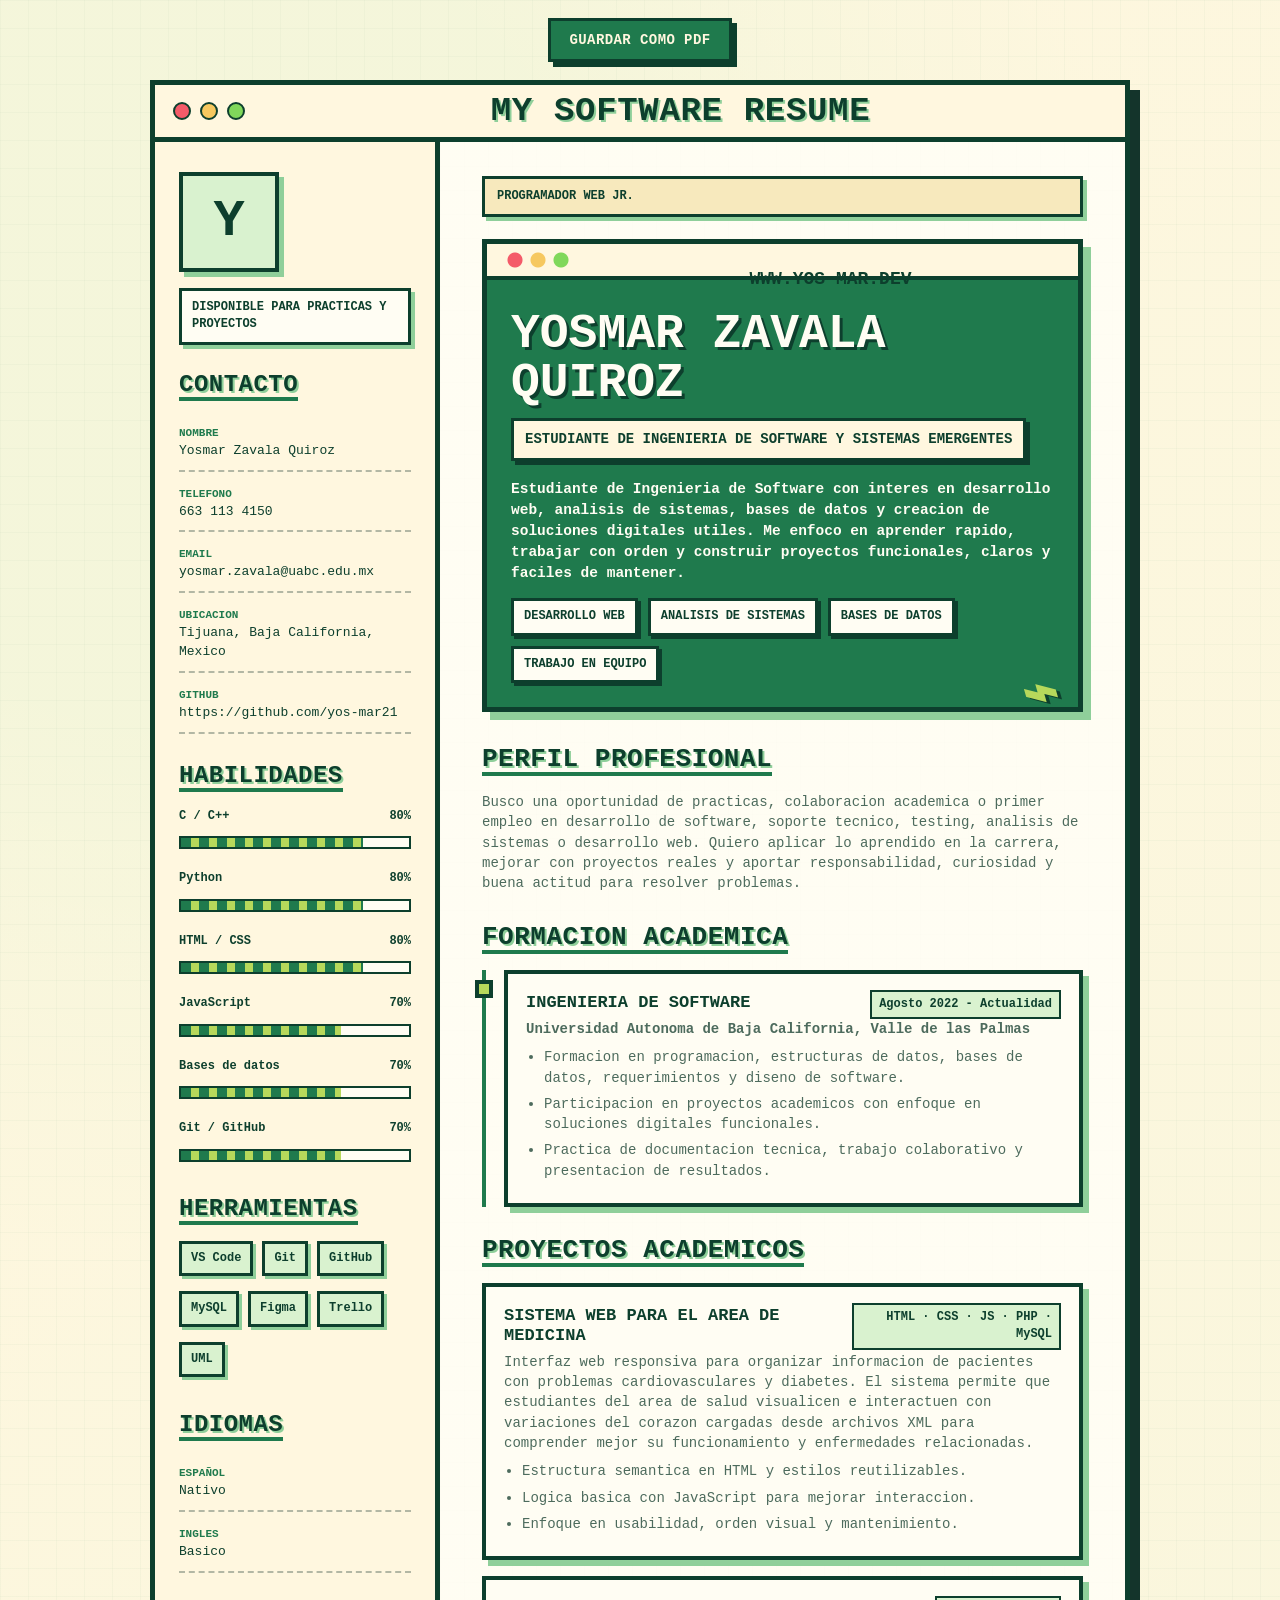
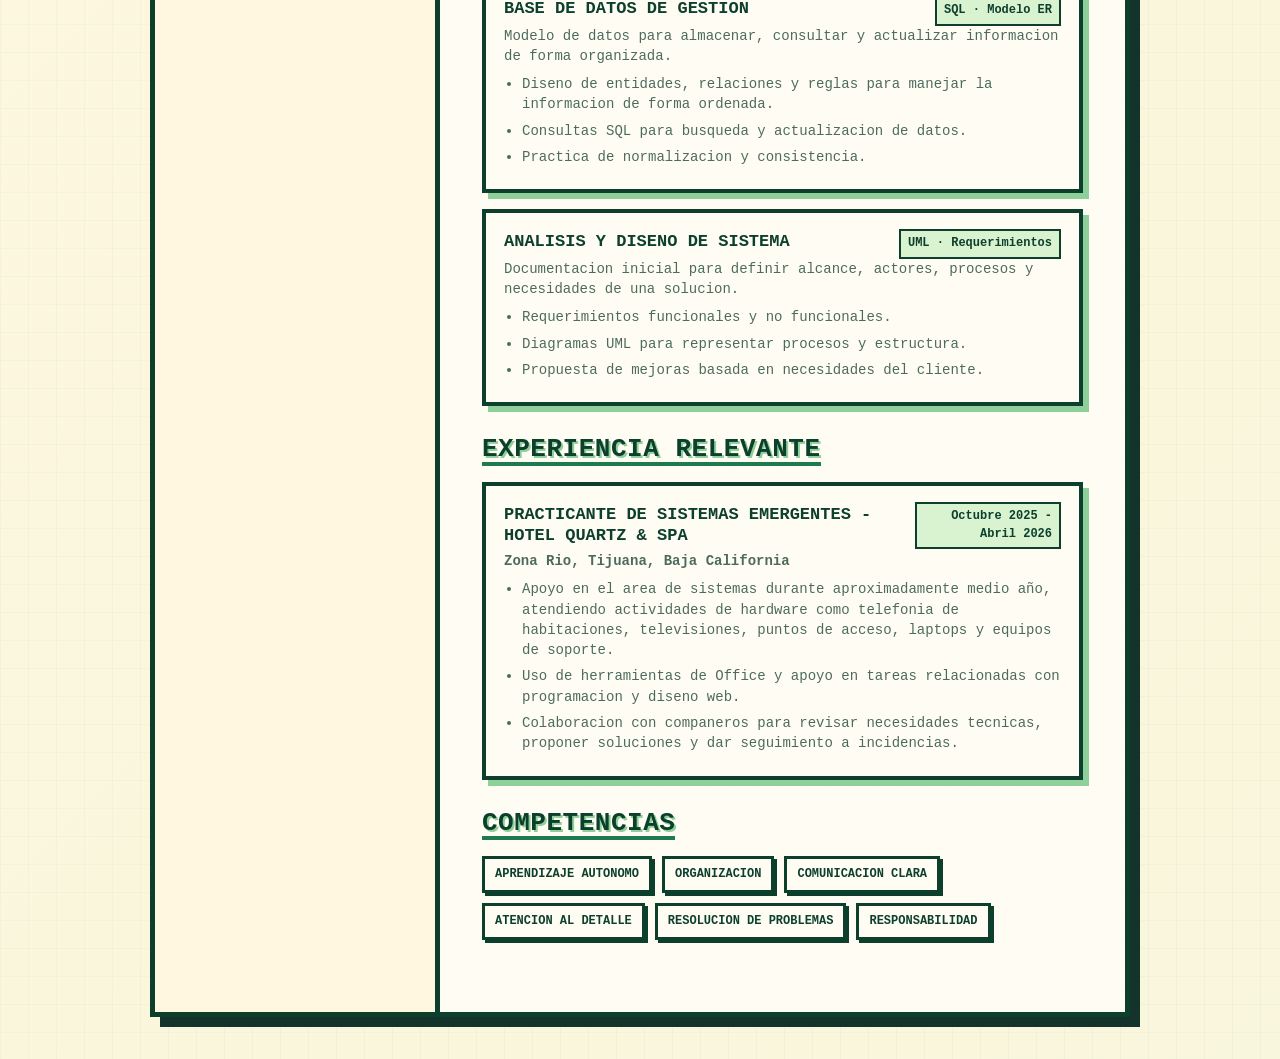
==== cv.html @ fd04f84b "Add retro software resume" ====
<!DOCTYPE html>
<html lang="es">
<head>
  <meta charset="UTF-8">
  <meta name="viewport" content="width=device-width, initial-scale=1.0">
  <title>CV - Yosmar | Ingenieria de Software</title>
  <link rel="stylesheet" href="styles.css">
</head>
<body>
  <div class="toolbar">
    <button type="button" onclick="window.print()">Guardar como PDF</button>
  </div>

  <article class="cv-shell">
    <div class="window-bar" aria-hidden="true">
      <span class="dot dot-red"></span>
      <span class="dot dot-yellow"></span>
      <span class="dot dot-green"></span>
      <strong>MY SOFTWARE RESUME</strong>
    </div>

    <aside class="sidebar">
      <div class="profile-card">
        <div class="avatar" aria-hidden="true">Y</div>
        <p class="availability">Disponible para practicas y proyectos</p>
      </div>

      <section class="side-section">
        <h2>Contacto</h2>
        <ul class="clean-list contact-list">
          <li><span>Nombre</span>Yosmar Zavala Quiroz</li>
          <li><span>Telefono</span>663 113 4150</li>
          <li><span>Email</span>yosmar.zavala@uabc.edu.mx</li>
          <li><span>Ubicacion</span>Tijuana, Baja California, Mexico</li>
          <li><span>GitHub</span>https://github.com/yos-mar21</li>
        </ul>
      </section>

      <section class="side-section">
        <h2>Habilidades</h2>
        <div class="skill-meter">
          <div>
            <span>C / C++</span>
            <strong>80%</strong>
          </div>
          <progress value="80" max="100"></progress>
        </div>
        <div class="skill-meter">
          <div>
            <span>Python</span>
            <strong>80%</strong>
          </div>
          <progress value="80" max="100"></progress>
        </div>
        <div class="skill-meter">
          <div>
            <span>HTML / CSS</span>
            <strong>80%</strong>
          </div>
          <progress value="80" max="100"></progress>
        </div>
        <div class="skill-meter">
          <div>
            <span>JavaScript</span>
            <strong>70%</strong>
          </div>
          <progress value="70" max="100"></progress>
        </div>
        <div class="skill-meter">
          <div>
            <span>Bases de datos</span>
            <strong>70%</strong>
          </div>
          <progress value="70" max="100"></progress>
        </div>
        <div class="skill-meter">
          <div>
            <span>Git / GitHub</span>
            <strong>70%</strong>
          </div>
          <progress value="70" max="100"></progress>
        </div>
      </section>

      <section class="side-section">
        <h2>Herramientas</h2>
        <ul class="pill-list">
          <li>VS Code</li>
          <li>Git</li>
          <li>GitHub</li>
          <li>MySQL</li>
          <li>Figma</li>
          <li>Trello</li>
          <li>UML</li>
        </ul>
      </section>

      <section class="side-section">
        <h2>Idiomas</h2>
        <ul class="clean-list compact-list">
          <li><span>Español</span>Nativo</li>
          <li><span>Ingles</span>Basico</li>
        </ul>
      </section>
    </aside>

    <main class="content">
      <p class="edit-note">PROGRAMADOR WEB JR.</p>

      <header class="hero">
        <p class="eyebrow">www.yos-mar.dev</p>
        <h1>Yosmar Zavala Quiroz</h1>
        <p class="role">Estudiante de Ingenieria de Software y Sistemas Emergentes</p>
        <p class="summary">
          Estudiante de Ingenieria de Software con interes en desarrollo web, analisis de sistemas, bases de datos y creacion de soluciones digitales utiles. Me enfoco en aprender rapido, trabajar con orden y construir proyectos funcionales, claros y faciles de mantener.
        </p>
        <div class="hero-tags">
          <span>Desarrollo Web</span>
          <span>Analisis de Sistemas</span>
          <span>Bases de Datos</span>
          <span>Trabajo en Equipo</span>
        </div>
        <span class="cursor-mark" aria-hidden="true">⌁</span>
      </header>

      <section class="section reveal">
        <h2>Perfil Profesional</h2>
        <p>
          Busco una oportunidad de practicas, colaboracion academica o primer empleo en desarrollo de software, soporte tecnico, testing, analisis de sistemas o desarrollo web. Quiero aplicar lo aprendido en la carrera, mejorar con proyectos reales y aportar responsabilidad, curiosidad y buena actitud para resolver problemas.
        </p>
      </section>

      <section class="section reveal">
        <h2>Formacion Academica</h2>
        <div class="timeline">
          <div class="timeline-item">
            <div class="timeline-dot"></div>
            <div class="entry-card">
              <div class="entry-head">
                <h3>Ingenieria de Software</h3>
                <span>Agosto 2022 - Actualidad</span>
              </div>
              <p class="meta">Universidad Autonoma de Baja California, Valle de las Palmas</p>
              <ul>
                <li>Formacion en programacion, estructuras de datos, bases de datos, requerimientos y diseno de software.</li>
                <li>Participacion en proyectos academicos con enfoque en soluciones digitales funcionales.</li>
                <li>Practica de documentacion tecnica, trabajo colaborativo y presentacion de resultados.</li>
              </ul>
            </div>
          </div>
        </div>
      </section>

      <section class="section reveal">
        <h2>Proyectos Academicos</h2>
        <div class="project-grid">
          <div class="project-card">
            <div class="entry-head">
              <h3>Sistema Web para el Area de Medicina</h3>
              <span>HTML · CSS · JS · PHP · MySQL</span>
            </div>
            <p>
              Interfaz web responsiva para organizar informacion de pacientes con problemas cardiovasculares y diabetes. El sistema permite que estudiantes del area de salud visualicen e interactuen con variaciones del corazon cargadas desde archivos XML para comprender mejor su funcionamiento y enfermedades relacionadas.
            </p>
            <ul>
              <li>Estructura semantica en HTML y estilos reutilizables.</li>
              <li>Logica basica con JavaScript para mejorar interaccion.</li>
              <li>Enfoque en usabilidad, orden visual y mantenimiento.</li>
            </ul>
          </div>

          <div class="project-card">
            <div class="entry-head">
              <h3>Base de Datos de Gestion</h3>
              <span>SQL · Modelo ER</span>
            </div>
            <p>
              Modelo de datos para almacenar, consultar y actualizar informacion de forma organizada.
            </p>
            <ul>
              <li>Diseno de entidades, relaciones y reglas para manejar la informacion de forma ordenada.</li>
              <li>Consultas SQL para busqueda y actualizacion de datos.</li>
              <li>Practica de normalizacion y consistencia.</li>
            </ul>
          </div>

          <div class="project-card">
            <div class="entry-head">
              <h3>Analisis y Diseno de Sistema</h3>
              <span>UML · Requerimientos</span>
            </div>
            <p>
              Documentacion inicial para definir alcance, actores, procesos y necesidades de una solucion.
            </p>
            <ul>
              <li>Requerimientos funcionales y no funcionales.</li>
              <li>Diagramas UML para representar procesos y estructura.</li>
              <li>Propuesta de mejoras basada en necesidades del cliente.</li>
            </ul>
          </div>
        </div>
      </section>

      <section class="section reveal">
        <h2>Experiencia Relevante</h2>
        <div class="entry-card">
          <div class="entry-head">
            <h3>Practicante de Sistemas Emergentes - Hotel Quartz & Spa</h3>
            <span>Octubre 2025 - Abril 2026</span>
          </div>
          <p class="meta">Zona Rio, Tijuana, Baja California</p>
          <ul>
            <li>Apoyo en el area de sistemas durante aproximadamente medio año, atendiendo actividades de hardware como telefonia de habitaciones, televisiones, puntos de acceso, laptops y equipos de soporte.</li>
            <li>Uso de herramientas de Office y apoyo en tareas relacionadas con programacion y diseno web.</li>
            <li>Colaboracion con companeros para revisar necesidades tecnicas, proponer soluciones y dar seguimiento a incidencias.</li>
          </ul>
        </div>
      </section>

      <section class="section reveal">
        <h2>Competencias</h2>
        <div class="competency-grid">
          <span>Aprendizaje autonomo</span>
          <span>Organizacion</span>
          <span>Comunicacion clara</span>
          <span>Atencion al detalle</span>
          <span>Resolucion de problemas</span>
          <span>Responsabilidad</span>
        </div>
      </section>
    </main>
  </article>
</body>
</html>
---- styles.css ----
:root {
  --ink: #14342b;
  --muted: #4d6b5d;
  --cream: #fff7df;
  --cream-2: #f7e9bd;
  --paper: #fffdf3;
  --green: #1f7a4d;
  --green-dark: #0d3f2d;
  --green-soft: #d9f2cf;
  --mint: #8fcf9a;
  --lime: #b7d85b;
  --line: #194f3b;
  --shadow: 10px 10px 0 #14342b;
}

* {
  box-sizing: border-box;
}

html {
  scroll-behavior: smooth;
}

body {
  margin: 0;
  background:
    linear-gradient(rgba(255, 247, 223, 0.72), rgba(255, 247, 223, 0.72)),
    linear-gradient(90deg, rgba(31, 122, 77, 0.12) 1px, transparent 1px),
    linear-gradient(rgba(31, 122, 77, 0.12) 1px, transparent 1px),
    radial-gradient(circle at 15% 12%, #d9f2cf 0 16%, transparent 36%),
    linear-gradient(135deg, #fff7df 0%, #e7f4d4 100%);
  background-size: auto, 28px 28px, 28px 28px, auto, auto;
  color: var(--ink);
  font-family: "Courier New", Courier, monospace;
  line-height: 1.45;
  overflow-wrap: break-word;
}

.toolbar {
  display: flex;
  justify-content: center;
  padding: 18px;
  position: relative;
  z-index: 2;
}

.toolbar button {
  background: var(--green);
  border: 3px solid var(--green-dark);
  border-radius: 0;
  box-shadow: 5px 5px 0 var(--green-dark);
  color: var(--cream);
  cursor: pointer;
  font-family: inherit;
  font-size: 14px;
  font-weight: 900;
  letter-spacing: 0.03em;
  padding: 11px 18px;
  text-transform: uppercase;
  transition: transform 120ms ease, box-shadow 120ms ease, background 120ms ease;
}

.toolbar button:hover {
  background: var(--lime);
  color: var(--green-dark);
  transform: translate(3px, 3px);
  box-shadow: 2px 2px 0 var(--green-dark);
}

.cv-shell {
  animation: pageEnter 600ms steps(8, end) both;
  background: var(--paper);
  border: 5px solid var(--green-dark);
  box-shadow: var(--shadow);
  display: grid;
  grid-template-columns: 285px 1fr;
  margin: 0 auto 42px;
  min-height: 1180px;
  overflow: hidden;
  position: relative;
  width: min(100% - 34px, 980px);
}

.window-bar {
  align-items: center;
  background: var(--cream);
  border-bottom: 5px solid var(--green-dark);
  display: flex;
  gap: 9px;
  grid-column: 1 / -1;
  min-height: 50px;
  padding: 9px 18px;
  position: relative;
}

.window-bar strong {
  color: var(--green-dark);
  flex: 1;
  font-size: clamp(20px, 3vw, 34px);
  letter-spacing: 0.02em;
  line-height: 1;
  text-align: center;
  text-shadow: 2px 2px 0 var(--mint);
  min-width: 0;
}

.dot {
  border: 2px solid var(--green-dark);
  border-radius: 50%;
  display: inline-block;
  height: 18px;
  width: 18px;
}

.dot-red {
  background: #f45b69;
}

.dot-yellow {
  background: #f6c85f;
}

.dot-green {
  background: #80d85b;
}

.sidebar {
  background: var(--cream);
  border-right: 5px solid var(--green-dark);
  color: var(--green-dark);
  padding: 30px 24px;
  position: relative;
}

.profile-card {
  animation: popIn 520ms steps(5, end) both;
  margin-bottom: 28px;
}

.avatar {
  align-items: center;
  background: var(--green-soft);
  border: 4px solid var(--green-dark);
  box-shadow: 5px 5px 0 var(--mint);
  color: var(--green-dark);
  display: flex;
  font-size: 52px;
  font-weight: 900;
  height: 100px;
  justify-content: center;
  margin-bottom: 16px;
  width: 100px;
}

.availability {
  background: var(--paper);
  border: 3px solid var(--green-dark);
  box-shadow: 4px 4px 0 var(--mint);
  color: var(--green-dark);
  display: inline-flex;
  font-size: 12px;
  font-weight: 900;
  margin: 0;
  padding: 8px 10px;
  text-transform: uppercase;
  max-width: 100%;
}

.side-section {
  animation: riseIn 520ms ease both;
  margin-bottom: 30px;
}

.side-section:nth-of-type(2) {
  animation-delay: 90ms;
}

.side-section:nth-of-type(3) {
  animation-delay: 150ms;
}

.side-section h2,
.section h2 {
  border-bottom: 4px solid var(--green);
  color: var(--green-dark);
  display: inline-block;
  font-size: 24px;
  letter-spacing: 0.02em;
  line-height: 1;
  margin: 0 0 16px;
  text-shadow: 2px 2px 0 var(--mint);
  text-transform: uppercase;
}

.section h2 {
  font-size: 26px;
}

.clean-list,
.pill-list {
  list-style: none;
  margin: 0;
  padding: 0;
}

.contact-list li,
.compact-list li {
  border-bottom: 2px dashed rgba(20, 52, 43, 0.32);
  color: var(--green-dark);
  font-size: 13px;
  overflow-wrap: anywhere;
  padding: 9px 0;
  transition: color 120ms ease, transform 120ms ease;
}

.contact-list li:hover,
.compact-list li:hover {
  color: var(--green);
  transform: translateX(5px);
}

.contact-list span,
.compact-list span {
  color: var(--green);
  display: block;
  font-size: 11px;
  font-weight: 900;
  text-transform: uppercase;
}

.skill-meter {
  margin-bottom: 16px;
}

.skill-meter div {
  align-items: center;
  display: flex;
  justify-content: space-between;
  margin-bottom: 6px;
}

.skill-meter span,
.skill-meter strong {
  color: var(--green-dark);
  font-size: 12px;
  font-weight: 900;
}

progress {
  appearance: none;
  height: 13px;
  width: 100%;
}

progress::-webkit-progress-bar {
  background: var(--paper);
  border: 2px solid var(--green-dark);
}

progress::-webkit-progress-value {
  background:
    repeating-linear-gradient(
      90deg,
      var(--green) 0 10px,
      var(--lime) 10px 18px
    );
}

.pill-list {
  display: flex;
  flex-wrap: wrap;
  gap: 9px;
}

.pill-list li {
  background: var(--green-soft);
  border: 3px solid var(--green-dark);
  box-shadow: 3px 3px 0 var(--mint);
  color: var(--green-dark);
  font-size: 12px;
  font-weight: 900;
  padding: 6px 9px;
  transition: transform 120ms ease, box-shadow 120ms ease;
}

.pill-list li:hover {
  box-shadow: 1px 1px 0 var(--mint);
  transform: translate(2px, 2px);
}

.content {
  background:
    linear-gradient(rgba(255, 253, 243, 0.92), rgba(255, 253, 243, 0.92)),
    linear-gradient(90deg, rgba(31, 122, 77, 0.08) 1px, transparent 1px),
    linear-gradient(rgba(31, 122, 77, 0.08) 1px, transparent 1px);
  background-size: auto, 24px 24px, 24px 24px;
  padding: 34px 42px 42px;
}

.edit-note {
  background: var(--cream-2);
  border: 3px solid var(--green-dark);
  box-shadow: 4px 4px 0 var(--mint);
  color: var(--green-dark);
  font-size: 12px;
  font-weight: 900;
  margin: 0 0 22px;
  padding: 9px 12px;
}

.hero {
  animation: heroWindow 620ms steps(6, end) both;
  background: var(--green);
  border: 5px solid var(--green-dark);
  box-shadow: 8px 8px 0 var(--mint);
  color: var(--paper);
  margin: 0 0 34px;
  padding: 22px 24px 24px;
  position: relative;
}

.hero::before {
  content: "";
  background: var(--cream);
  border-bottom: 4px solid var(--green-dark);
  height: 32px;
  left: 0;
  position: absolute;
  right: 0;
  top: 0;
}

.hero::after {
  content: "";
  background:
    radial-gradient(circle at 16px 16px, #f45b69 0 7px, transparent 8px),
    radial-gradient(circle at 39px 16px, #f6c85f 0 7px, transparent 8px),
    radial-gradient(circle at 62px 16px, #80d85b 0 7px, transparent 8px);
  height: 32px;
  left: 12px;
  position: absolute;
  top: 0;
  width: 80px;
}

.eyebrow {
  color: var(--green-dark);
  font-size: 18px;
  font-weight: 900;
  margin: 0 0 18px 96px;
  position: relative;
  text-align: center;
  text-transform: uppercase;
  z-index: 1;
}

h1,
h2,
h3,
p {
  margin-top: 0;
}

h1 {
  color: var(--paper);
  font-size: clamp(34px, 5vw, 48px);
  line-height: 1.02;
  margin: 18px 0 10px;
  max-width: 560px;
  text-shadow: 3px 3px 0 var(--green-dark);
  text-transform: uppercase;
}

.role {
  background: var(--cream);
  border: 3px solid var(--green-dark);
  box-shadow: 4px 4px 0 var(--green-dark);
  color: var(--green-dark);
  display: inline-flex;
  font-size: 14px;
  font-weight: 900;
  margin: 0 0 18px;
  padding: 8px 11px;
  text-transform: uppercase;
  max-width: 100%;
}

.summary {
  color: var(--paper);
  font-size: 14.5px;
  font-weight: 700;
  max-width: 650px;
}

.hero-tags,
.competency-grid {
  display: flex;
  flex-wrap: wrap;
  gap: 10px;
}

.hero-tags span,
.competency-grid span {
  background: var(--paper);
  border: 3px solid var(--green-dark);
  box-shadow: 3px 3px 0 var(--green-dark);
  color: var(--green-dark);
  font-size: 12px;
  font-weight: 900;
  padding: 7px 10px;
  text-transform: uppercase;
}

.cursor-mark {
  bottom: -32px;
  color: var(--lime);
  font-size: 58px;
  font-weight: 900;
  position: absolute;
  right: 20px;
  text-shadow: 3px 3px 0 var(--green-dark);
  transform: rotate(-16deg);
}

.section {
  animation: riseIn 580ms ease both;
  margin-bottom: 30px;
}

.section:nth-of-type(2) {
  animation-delay: 100ms;
}

.section:nth-of-type(3) {
  animation-delay: 170ms;
}

.section:nth-of-type(4) {
  animation-delay: 240ms;
}

.section p,
.section li {
  color: var(--muted);
  font-size: 14px;
}

.timeline {
  border-left: 4px solid var(--green);
  padding-left: 18px;
}

.timeline-item {
  position: relative;
}

.timeline-dot {
  background: var(--lime);
  border: 4px solid var(--green-dark);
  height: 18px;
  left: -29px;
  position: absolute;
  top: 10px;
  width: 18px;
}

.entry-card,
.project-card {
  background: var(--paper);
  border: 4px solid var(--green-dark);
  box-shadow: 6px 6px 0 var(--mint);
  padding: 16px 18px;
  transition: transform 120ms ease, box-shadow 120ms ease, background 120ms ease;
}

.entry-card:hover,
.project-card:hover {
  background: #fffaf0;
  box-shadow: 2px 2px 0 var(--mint);
  transform: translate(4px, 4px);
}

.entry-head {
  align-items: baseline;
  display: flex;
  gap: 12px;
  justify-content: space-between;
  min-width: 0;
}

h3 {
  color: var(--green-dark);
  font-size: 17px;
  line-height: 1.2;
  margin-bottom: 5px;
  text-transform: uppercase;
  min-width: 0;
}

.entry-head span {
  background: var(--green-soft);
  border: 2px solid var(--green-dark);
  color: var(--green-dark);
  font-size: 12px;
  font-weight: 900;
  padding: 4px 7px;
  text-align: right;
  white-space: normal;
}

.meta {
  color: var(--green);
  font-size: 13px;
  font-weight: 900;
  margin-bottom: 8px;
}

ul {
  margin: 8px 0 0;
  padding-left: 18px;
}

li {
  margin-bottom: 6px;
}

.project-grid {
  display: grid;
  gap: 16px;
}

.project-card p {
  margin-bottom: 8px;
}

@keyframes pageEnter {
  from {
    opacity: 0;
    transform: translateY(18px);
  }

  to {
    opacity: 1;
    transform: translateY(0);
  }
}

@keyframes riseIn {
  from {
    opacity: 0;
    transform: translateY(14px);
  }

  to {
    opacity: 1;
    transform: translateY(0);
  }
}

@keyframes popIn {
  from {
    opacity: 0;
    transform: scale(0.92);
  }

  to {
    opacity: 1;
    transform: scale(1);
  }
}

@keyframes heroWindow {
  from {
    opacity: 0;
    transform: translate(12px, 12px);
  }

  to {
    opacity: 1;
    transform: translate(0, 0);
  }
}

@media (max-width: 780px) {
  .cv-shell {
    box-shadow: none;
    display: block;
    margin-bottom: 0;
    min-height: auto;
    width: 100%;
  }

  .window-bar strong {
    font-size: 18px;
    text-align: right;
  }

  .dot {
    height: 14px;
    width: 14px;
  }

  .sidebar {
    border-right: 0;
    border-bottom: 5px solid var(--green-dark);
  }

  .sidebar,
  .content {
    padding: 26px 20px;
  }

  .hero {
    padding: 20px;
  }

  .eyebrow {
    font-size: 13px;
    margin-left: 76px;
    text-align: right;
  }

  h1 {
    font-size: 31px;
  }

  .side-section h2,
  .section h2 {
    font-size: 22px;
  }

  .entry-head {
    display: block;
  }

  .entry-head span {
    display: inline-block;
    margin-bottom: 8px;
  }

  .cursor-mark {
    display: none;
  }
}

@media print {
  body {
    background: white;
  }

  .toolbar,
  .edit-note {
    display: none;
  }

  .cv-shell {
    animation: none;
    border: 4px solid var(--green-dark);
    box-shadow: none;
    margin: 0;
    min-height: auto;
    width: 100%;
  }

  .sidebar,
  .content,
  .hero,
  .window-bar {
    print-color-adjust: exact;
    -webkit-print-color-adjust: exact;
  }

  .hero,
  .section,
  .side-section,
  .profile-card {
    animation: none;
  }

  .entry-card:hover,
  .project-card:hover,
  .contact-list li:hover,
  .compact-list li:hover,
  .pill-list li:hover {
    box-shadow: 6px 6px 0 var(--mint);
    transform: none;
  }
}
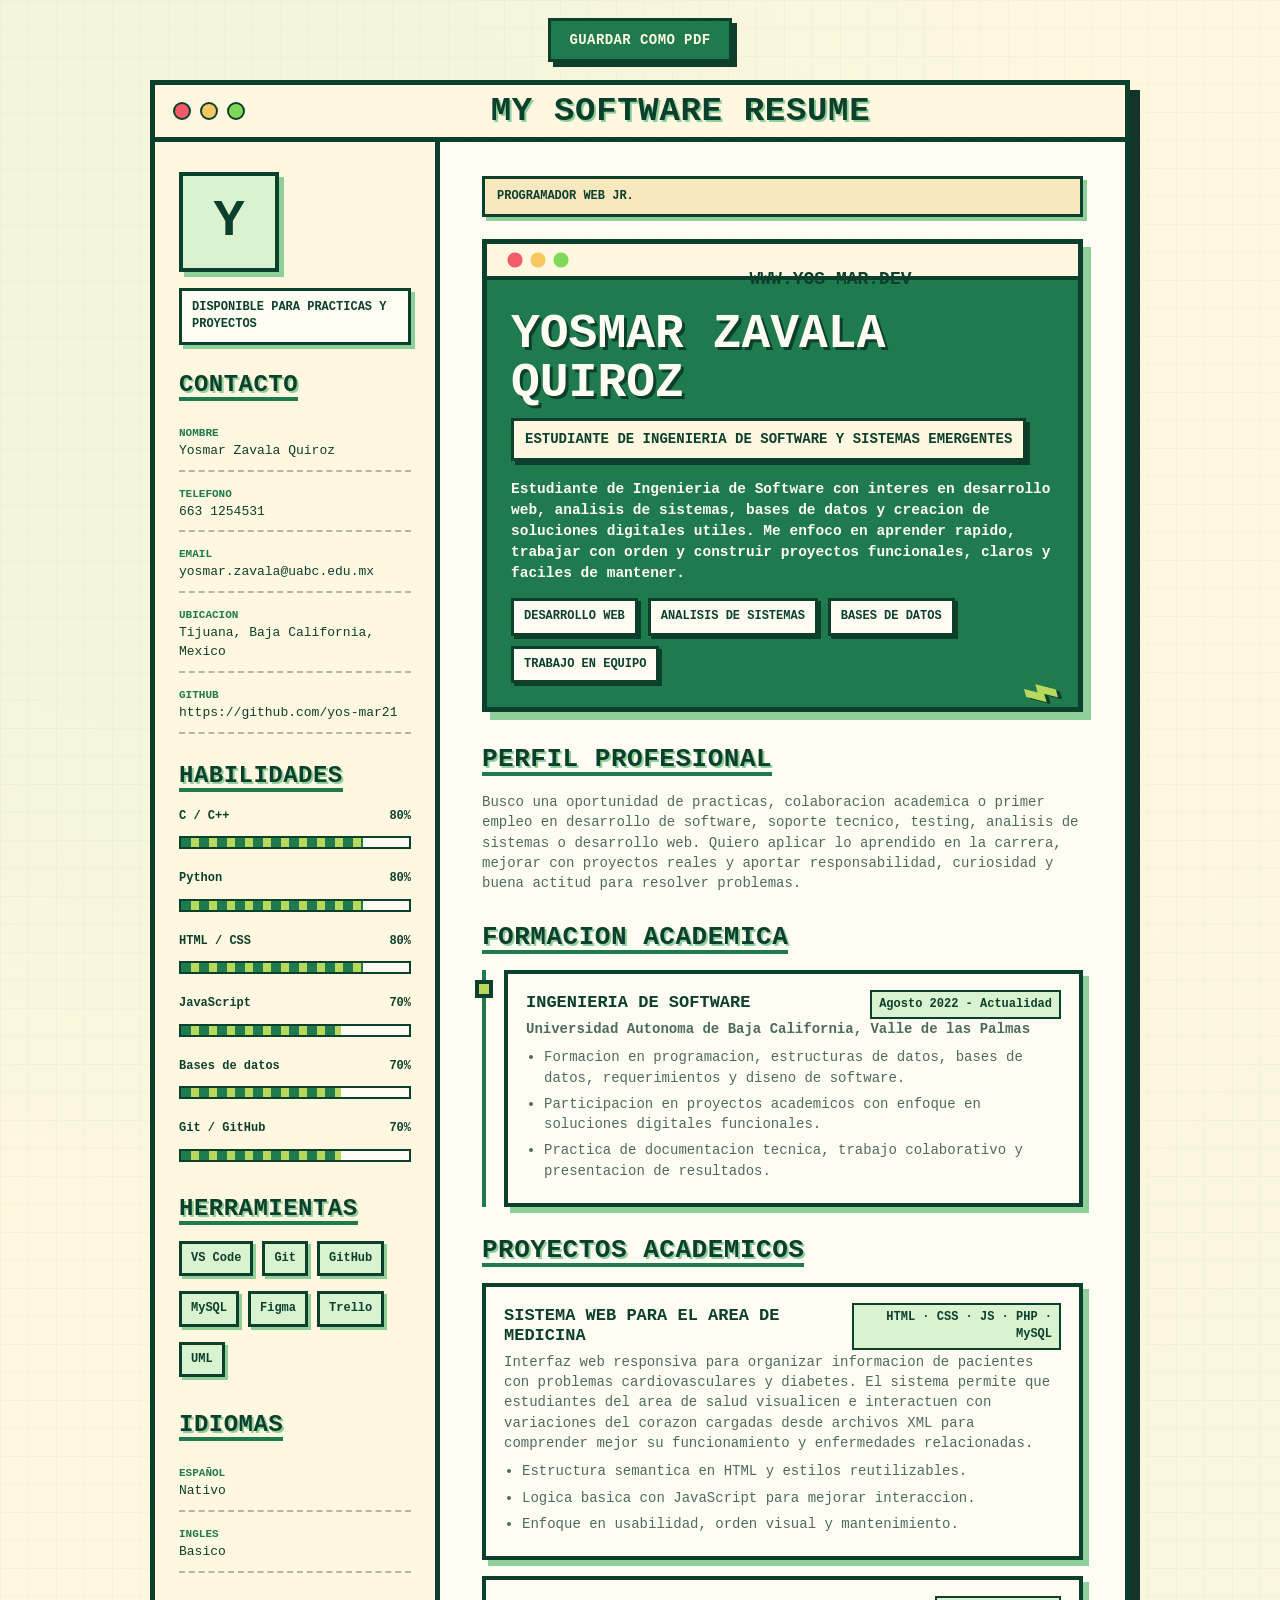
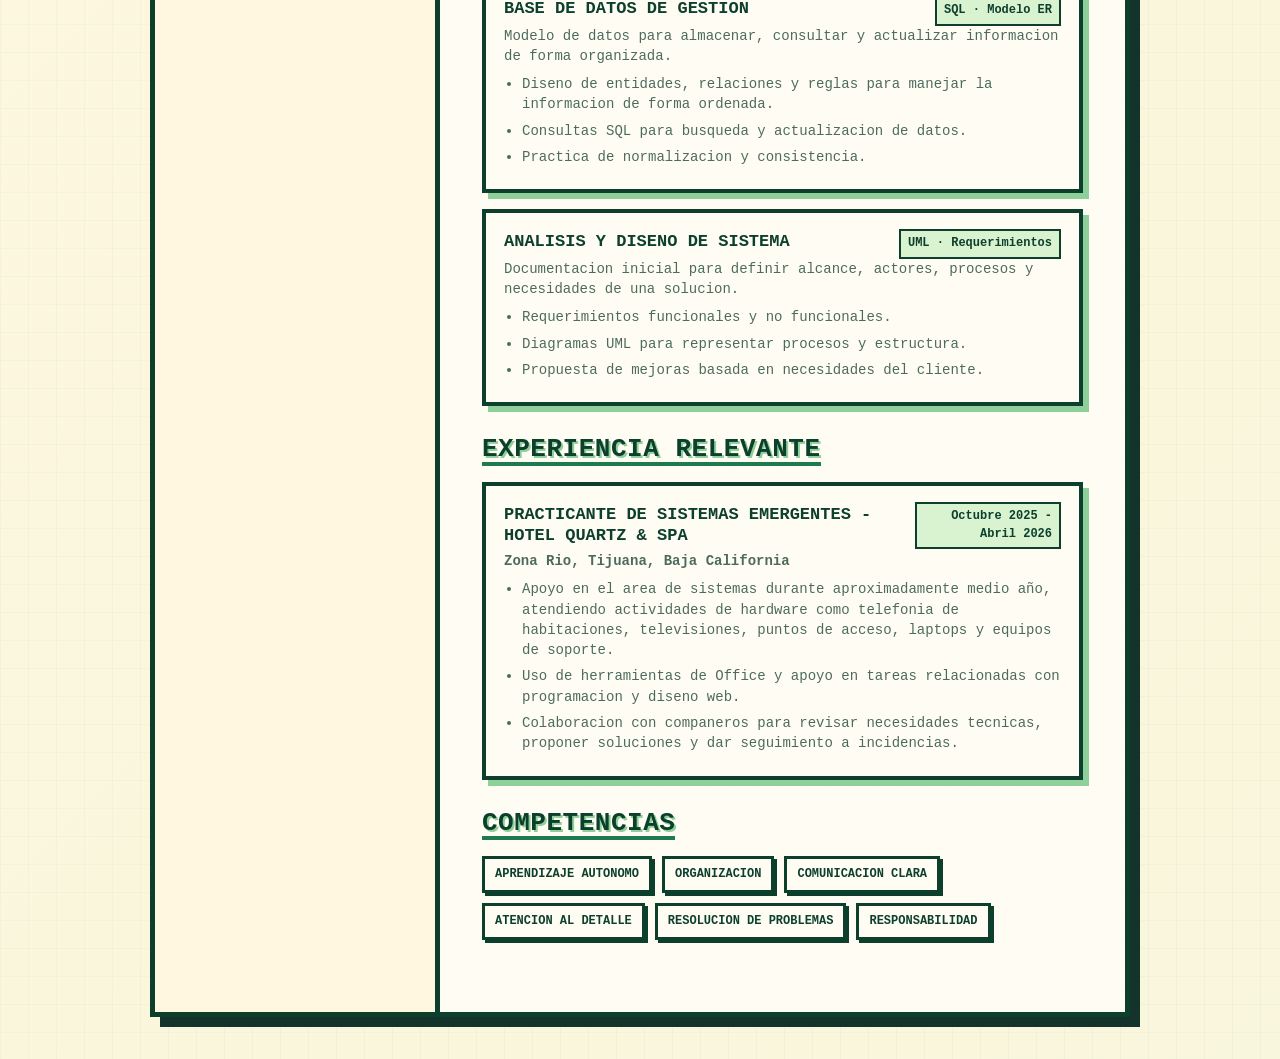
==== commit 0744ef5f: "Actualiza telefono de contacto" ====
--- a/cv.html
+++ b/cv.html
@@ -29,7 +29,7 @@
         <h2>Contacto</h2>
         <ul class="clean-list contact-list">
           <li><span>Nombre</span>Yosmar Zavala Quiroz</li>
-          <li><span>Telefono</span>663 113 4150</li>
+          <li><span>Telefono</span>663 1254531</li>
           <li><span>Email</span>yosmar.zavala@uabc.edu.mx</li>
           <li><span>Ubicacion</span>Tijuana, Baja California, Mexico</li>
           <li><span>GitHub</span>https://github.com/yos-mar21</li>
